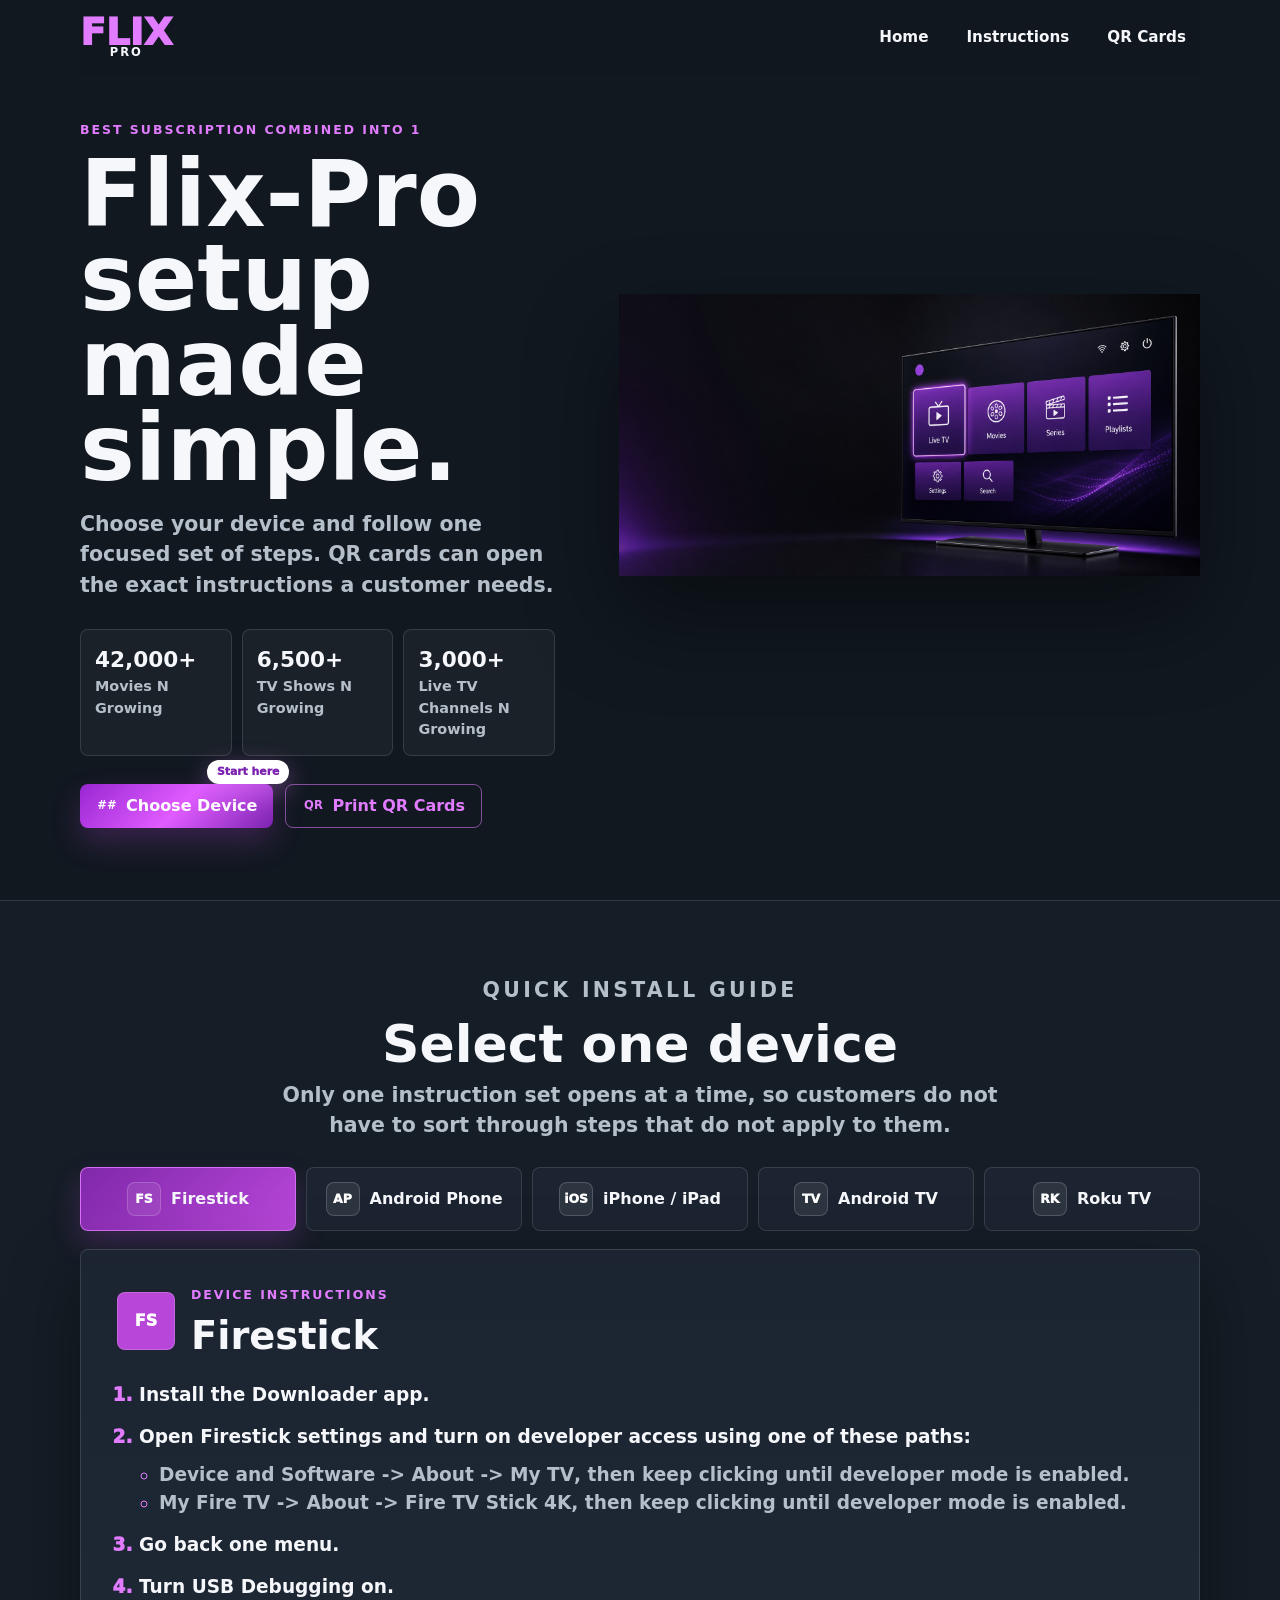
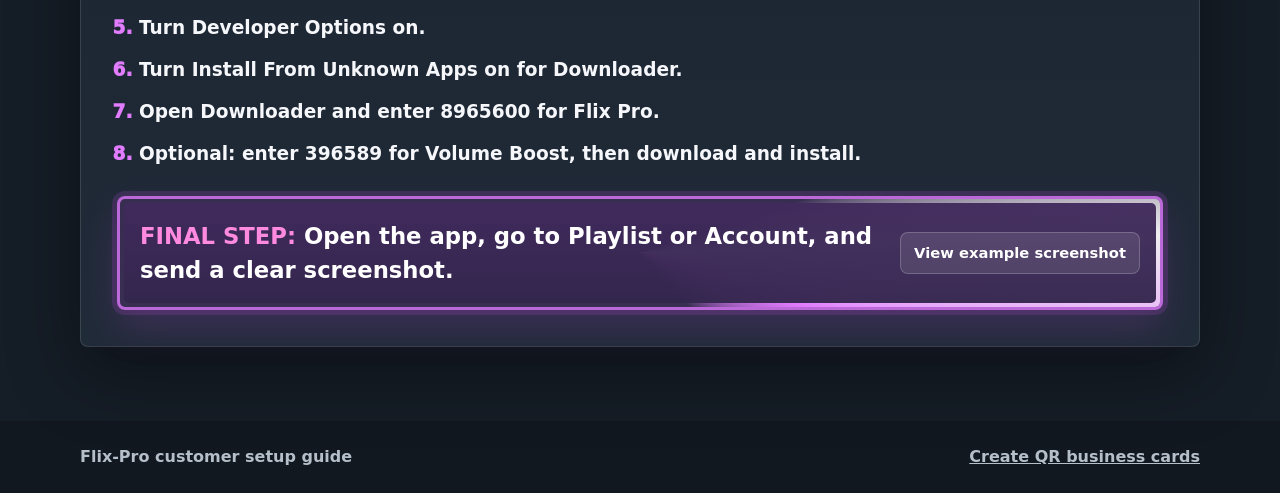
==== index.html @ 902cf102 "Update Flix-Pro content counts" ====
<!doctype html>
<html lang="en">
  <head>
    <meta charset="utf-8">
    <meta name="viewport" content="width=device-width, initial-scale=1">
    <title>Flix-Pro Setup Instructions</title>
    <meta name="description" content="Quick setup instructions for Flix-Pro on Firestick, Android Phone, iOS, Android TV, and Roku TV.">
    <link rel="stylesheet" href="styles.css?v=5">
  </head>
  <body>
    <header class="site-header">
      <a class="brand" href="#home" aria-label="Flix-Pro home">
        <span class="brand-mark">FLIX</span>
        <span class="brand-sub">PRO</span>
      </a>
      <nav class="top-nav" aria-label="Main navigation">
        <a href="#home">Home</a>
        <a href="#devices">Instructions</a>
        <a href="cards.html">QR Cards</a>
      </nav>
    </header>

    <main>
      <section class="hero" id="home" aria-labelledby="hero-title">
        <div class="hero-copy">
          <p class="eyebrow">Best subscription combined into 1</p>
          <h1 id="hero-title">Flix-Pro setup made simple.</h1>
          <p class="hero-text">
            Choose your device and follow one focused set of steps. QR cards can
            open the exact instructions a customer needs.
          </p>
          <div class="stats" aria-label="Flix-Pro content highlights">
            <span><strong>42,000+</strong> Movies N Growing</span>
            <span><strong>6,500+</strong> TV Shows N Growing</span>
            <span><strong>3,000+</strong> Live TV Channels N Growing</span>
          </div>
          <div class="hero-actions">
            <a class="button primary attention-pulse" href="#devices" data-icon="grid">
              <span class="button-spark" aria-hidden="true"></span>
              <span class="button-text">Choose Device</span>
              <span class="button-badge" aria-hidden="true">Start here</span>
            </a>
            <a class="button ghost" href="cards.html" data-icon="qr">Print QR Cards</a>
          </div>
        </div>
        <div class="hero-media" aria-hidden="true">
          <img src="assets/flix-pro-hero.png" alt="">
        </div>
      </section>

      <section class="device-section" id="devices" aria-labelledby="device-title">
        <div class="section-heading">
          <p class="eyebrow">Quick install guide</p>
          <h2 id="device-title">Select one device</h2>
          <p>Only one instruction set opens at a time, so customers do not have to sort through steps that do not apply to them.</p>
        </div>

        <div class="device-picker" role="tablist" aria-label="Device instructions">
          <button class="device-tab" type="button" role="tab" aria-controls="panel-firestick" data-device="firestick">
            <span class="device-icon">FS</span>
            <span>Firestick</span>
          </button>
          <button class="device-tab" type="button" role="tab" aria-controls="panel-android-phone" data-device="android-phone">
            <span class="device-icon">AP</span>
            <span>Android Phone</span>
          </button>
          <button class="device-tab" type="button" role="tab" aria-controls="panel-ios" data-device="ios">
            <span class="device-icon">iOS</span>
            <span>iPhone / iPad</span>
          </button>
          <button class="device-tab" type="button" role="tab" aria-controls="panel-android-tv" data-device="android-tv">
            <span class="device-icon">TV</span>
            <span>Android TV</span>
          </button>
          <button class="device-tab" type="button" role="tab" aria-controls="panel-roku-tv" data-device="roku-tv">
            <span class="device-icon">RK</span>
            <span>Roku TV</span>
          </button>
        </div>

        <div class="instruction-shell">
          <span class="device-anchor" id="firestick" aria-hidden="true"></span>
          <span class="device-anchor" id="android-phone" aria-hidden="true"></span>
          <span class="device-anchor" id="ios" aria-hidden="true"></span>
          <span class="device-anchor" id="android-tv" aria-hidden="true"></span>
          <span class="device-anchor" id="roku-tv" aria-hidden="true"></span>
          <article class="instruction-panel" id="panel-firestick" data-panel="firestick" tabindex="-1">
            <div class="panel-title">
              <span class="device-icon large">FS</span>
              <div>
                <p class="eyebrow">Device instructions</p>
                <h3>Firestick</h3>
              </div>
            </div>
            <ol class="steps">
              <li>Install the <strong>Downloader</strong> app.</li>
              <li>Open Firestick settings and turn on developer access using one of these paths:
                <ul>
                  <li><strong>Device and Software</strong> -> <strong>About</strong> -> <strong>My TV</strong>, then keep clicking until developer mode is enabled.</li>
                  <li><strong>My Fire TV</strong> -> <strong>About</strong> -> <strong>Fire TV Stick 4K</strong>, then keep clicking until developer mode is enabled.</li>
                </ul>
              </li>
              <li>Go back one menu.</li>
              <li>Turn <strong>USB Debugging</strong> on.</li>
              <li>Turn <strong>Developer Options</strong> on.</li>
              <li>Turn <strong>Install From Unknown Apps</strong> on for Downloader.</li>
              <li>Open Downloader and enter <strong>8965600</strong> for Flix Pro.</li>
              <li>Optional: enter <strong>396589</strong> for Volume Boost, then download and install.</li>
            </ol>
            <div class="finish-box">
              <span class="finish-copy"><strong>Final step:</strong> Open the app, go to <strong>Playlist</strong> or <strong>Account</strong>, and send a clear screenshot.</span>
              <button class="example-trigger" type="button" data-example-open>View example screenshot</button>
            </div>
          </article>

          <article class="instruction-panel" id="panel-android-phone" data-panel="android-phone" tabindex="-1">
            <div class="panel-title">
              <span class="device-icon large">AP</span>
              <div>
                <p class="eyebrow">Device instructions</p>
                <h3>Android Phone</h3>
              </div>
            </div>
            <ol class="steps">
              <li>Take your time and watch for popups.</li>
              <li>
                Tap the download button below, then download, install, and open the app.
                <a class="inline-button" href="https://drive.google.com/file/d/1PmRqtdJqN4whYGSxc_UsHk0JMDPkj9WY/view?usp=drive_link" target="_blank" rel="noopener">Download Android App</a>
              </li>
            </ol>
            <div class="finish-box">
              <span class="finish-copy"><strong>Final step:</strong> Open the app, go to <strong>Playlist</strong> or <strong>Account</strong>, and send a clear screenshot.</span>
              <button class="example-trigger" type="button" data-example-open>View example screenshot</button>
            </div>
          </article>

          <article class="instruction-panel" id="panel-ios" data-panel="ios" tabindex="-1">
            <div class="panel-title">
              <span class="device-icon large">iOS</span>
              <div>
                <p class="eyebrow">Device instructions</p>
                <h3>iPhone / iPad</h3>
              </div>
            </div>
            <ol class="steps">
              <li>
                Click and install Flix Pro Player from the App Store.
                <a class="inline-button" href="https://apps.apple.com/us/app/flix-pro-player/id6736839397" target="_blank" rel="noopener">Open App Store</a>
              </li>
              <li>Open the app after it installs.</li>
              <li>Follow the instructions on the screen.</li>
            </ol>
            <div class="finish-box">
              <span class="finish-copy"><strong>Final step:</strong> Open the app, go to <strong>Playlist</strong> or <strong>Account</strong>, and send a clear screenshot.</span>
              <button class="example-trigger" type="button" data-example-open>View example screenshot</button>
            </div>
          </article>

          <article class="instruction-panel" id="panel-android-tv" data-panel="android-tv" tabindex="-1">
            <div class="panel-title">
              <span class="device-icon large">TV</span>
              <div>
                <p class="eyebrow">Device instructions</p>
                <h3>Android TV</h3>
              </div>
            </div>
            <ol class="steps">
              <li>Go to <strong>Apps</strong>.</li>
              <li>Search for <strong>Flix Pro</strong>.</li>
              <li>Install the app.</li>
              <li>Open the app.</li>
            </ol>
            <div class="finish-box">
              <span class="finish-copy"><strong>Final step:</strong> Open the app, go to <strong>Playlist</strong> or <strong>Account</strong>, and send a clear screenshot.</span>
              <button class="example-trigger" type="button" data-example-open>View example screenshot</button>
            </div>
          </article>

          <article class="instruction-panel" id="panel-roku-tv" data-panel="roku-tv" tabindex="-1">
            <div class="panel-title">
              <span class="device-icon large">RK</span>
              <div>
                <p class="eyebrow">Device instructions</p>
                <h3>Roku TV</h3>
              </div>
            </div>
            <ol class="steps">
              <li>Press <strong>Home</strong> on the Roku remote.</li>
              <li>Go to <strong>Search</strong>.</li>
              <li>Type <strong>Flix Pro</strong>.</li>
              <li>Install the app.</li>
              <li>Open the app.</li>
            </ol>
            <div class="finish-box">
              <span class="finish-copy"><strong>Final step:</strong> Open the app, go to <strong>Playlist</strong> or <strong>Account</strong>, and send a clear screenshot.</span>
              <button class="example-trigger" type="button" data-example-open>View example screenshot</button>
            </div>
          </article>
        </div>
      </section>

      <dialog class="example-modal" data-example-modal aria-labelledby="example-title">
        <div class="modal-card">
          <button class="modal-close" type="button" data-example-close aria-label="Close example">X</button>
          <p class="eyebrow">Screenshot example</p>
          <h2 id="example-title">Send a clear Playlist or Account screen</h2>
          <div class="screenshot-sample" aria-label="Example of a clear Flix Pro playlist screenshot">
            <div class="sample-left">
              <div class="sample-header">
                <span aria-hidden="true">&lt;</span>
                <strong>Playlists</strong>
                <span aria-hidden="true">C</span>
              </div>
              <div class="playlist-card">
                <span class="status-dot"></span>
                <strong>Demo</strong>
                <span>Protected</span>
                <span>Expired: Unlimited</span>
              </div>
              <p class="sample-footer">Flix Pro Player is the Best General Media Player</p>
            </div>
            <div class="sample-right">
              <div class="sample-qr" aria-hidden="true"></div>
              <strong>Scan QR to add playlist.</strong>
              <p>To add/manage the playlists, use following values on website:</p>
              <span>Mac Address</span>
              <mark>95:dd:8c:24:86:40</mark>
              <span>Device Key</span>
              <mark>326203</mark>
            </div>
          </div>
          <p class="modal-note">Make sure the screenshot is clear enough to read the Playlist or Account details.</p>
        </div>
      </dialog>
    </main>

    <footer class="site-footer">
      <p>Flix-Pro customer setup guide</p>
      <a href="cards.html">Create QR business cards</a>
    </footer>

    <script src="script.js?v=5"></script>
  </body>
</html>
---- styles.css ----
:root {
  --bg: #111820;
  --bg-2: #151d26;
  --panel: #1b2430;
  --panel-2: #202b38;
  --text: #f6f7fb;
  --muted: #b5bfca;
  --line: rgba(255, 255, 255, 0.12);
  --purple: #b847d9;
  --purple-2: #8028aa;
  --purple-3: #e17cff;
  --green: #48e1a8;
  --shadow: 0 24px 70px rgba(0, 0, 0, 0.38);
}

* {
  box-sizing: border-box;
}

html {
  scroll-behavior: smooth;
}

body {
  margin: 0;
  min-height: 100vh;
  background: var(--bg);
  color: var(--text);
  font-family: Inter, ui-sans-serif, system-ui, -apple-system, BlinkMacSystemFont, "Segoe UI", sans-serif;
  line-height: 1.5;
}

.sr-only {
  position: absolute;
  width: 1px;
  height: 1px;
  overflow: hidden;
  clip: rect(0, 0, 0, 0);
  white-space: nowrap;
}

a {
  color: inherit;
}

.site-header {
  position: sticky;
  top: 0;
  z-index: 20;
  display: flex;
  align-items: center;
  justify-content: space-between;
  gap: 24px;
  width: min(1120px, calc(100% - 32px));
  margin: 0 auto;
  padding: 16px 0;
  background: rgba(17, 24, 32, 0.86);
  backdrop-filter: blur(16px);
}

.brand {
  display: inline-grid;
  gap: 0;
  text-decoration: none;
  line-height: 0.82;
}

.brand-mark {
  color: var(--purple-3);
  font-size: clamp(1.7rem, 4vw, 2.35rem);
  font-weight: 950;
  letter-spacing: 0;
}

.brand-sub {
  color: var(--text);
  font-size: 0.72rem;
  font-weight: 900;
  letter-spacing: 0.18em;
  text-align: center;
}

.top-nav {
  display: flex;
  align-items: center;
  gap: 10px;
  font-size: 0.95rem;
  font-weight: 800;
}

.top-nav a {
  border-radius: 8px;
  padding: 10px 14px;
  text-decoration: none;
  color: var(--text);
}

.top-nav a:hover,
.top-nav a:focus-visible {
  background: rgba(255, 255, 255, 0.08);
  outline: none;
}

.hero {
  display: grid;
  grid-template-columns: minmax(0, 0.9fr) minmax(360px, 1.1fr);
  align-items: center;
  gap: clamp(24px, 5vw, 64px);
  width: min(1120px, calc(100% - 32px));
  min-height: calc(100vh - 80px);
  margin: 0 auto;
  padding: 46px 0 72px;
}

.hero-copy {
  max-width: 590px;
}

.eyebrow {
  margin: 0 0 12px;
  color: var(--purple-3);
  font-size: 0.78rem;
  font-weight: 900;
  letter-spacing: 0.16em;
  text-transform: uppercase;
}

h1,
h2,
h3,
p {
  margin-top: 0;
}

h1 {
  margin-bottom: 18px;
  font-size: clamp(3rem, 7.2vw, 5.9rem);
  line-height: 0.92;
  letter-spacing: 0;
}

h2 {
  margin-bottom: 10px;
  font-size: clamp(2rem, 4.5vw, 3.25rem);
  line-height: 1;
}

h3 {
  margin-bottom: 0;
  font-size: clamp(1.75rem, 3vw, 2.55rem);
  line-height: 1;
}

.hero-text,
.section-heading p {
  color: var(--muted);
  font-size: clamp(1.06rem, 2vw, 1.28rem);
  font-weight: 650;
}

.stats {
  display: grid;
  grid-template-columns: repeat(3, minmax(0, 1fr));
  gap: 10px;
  margin: 28px 0;
}

.stats span {
  min-width: 0;
  border: 1px solid var(--line);
  border-radius: 8px;
  padding: 14px;
  background: rgba(255, 255, 255, 0.04);
  color: var(--muted);
  font-size: 0.9rem;
  font-weight: 750;
}

.stats strong {
  display: block;
  color: var(--text);
  font-size: 1.35rem;
}

.hero-actions {
  display: flex;
  flex-wrap: wrap;
  gap: 12px;
}

.button,
.inline-button {
  display: inline-flex;
  align-items: center;
  justify-content: center;
  min-height: 44px;
  border-radius: 8px;
  padding: 0 16px;
  text-decoration: none;
  font-weight: 900;
}

.button::before,
.inline-button::before {
  display: inline-grid;
  place-items: center;
  width: 22px;
  height: 22px;
  margin-right: 8px;
  border-radius: 6px;
  font-size: 0.72rem;
  line-height: 1;
}

[data-icon="grid"]::before {
  content: "##";
}

[data-icon="qr"]::before {
  content: "QR";
}

.primary {
  background: var(--purple);
  color: #fff;
}

.attention-pulse {
  position: relative;
  overflow: visible;
  isolation: isolate;
  transform-origin: center;
  background: linear-gradient(135deg, #9a27d3, #e05cff 52%, #7c24b1);
  animation: choose-device-pop 1.35s ease-in-out infinite, choose-device-glow 1.35s ease-in-out infinite;
  box-shadow: 0 0 0 0 rgba(225, 124, 255, 0.62), 0 14px 30px rgba(184, 71, 217, 0.24);
  will-change: transform, box-shadow;
}

.attention-pulse::after {
  content: "";
  position: absolute;
  inset: -12px;
  z-index: -2;
  border: 3px solid rgba(225, 124, 255, 0.92);
  border-radius: 14px;
  opacity: 0;
  pointer-events: none;
  animation: choose-device-ring 1.35s ease-out infinite;
}

.button-spark {
  content: "";
  position: absolute;
  inset: 0;
  z-index: -1;
  border-radius: 8px;
  overflow: hidden;
  pointer-events: none;
}

.button-spark::before {
  content: "";
  position: absolute;
  top: -35%;
  bottom: -35%;
  left: -75%;
  width: 48%;
  background: linear-gradient(115deg, transparent 0%, rgba(255, 255, 255, 0.78) 48%, transparent 72%);
  opacity: 0;
  transform: skewX(-18deg);
  animation: choose-device-shine 1.35s ease-in-out infinite;
}

.button-text {
  position: relative;
  z-index: 1;
}

.button-badge {
  position: absolute;
  top: -24px;
  right: -16px;
  z-index: 2;
  display: inline-grid;
  place-items: center;
  min-height: 24px;
  border: 1px solid rgba(255, 255, 255, 0.82);
  border-radius: 999px;
  padding: 0 9px;
  background: #fff;
  color: #7c24b1;
  font-size: 0.68rem;
  font-weight: 950;
  line-height: 1;
  box-shadow: 0 8px 24px rgba(225, 124, 255, 0.42);
  animation: choose-device-badge 1.35s ease-in-out infinite;
}

.ghost {
  border: 1px solid rgba(225, 124, 255, 0.55);
  color: var(--purple-3);
}

.button:hover,
.button:focus-visible,
.inline-button:hover,
.inline-button:focus-visible {
  transform: translateY(-1px);
  outline: none;
}

@keyframes choose-device-pop {
  0%,
  100% {
    transform: translateY(0) scale(1);
  }

  22% {
    transform: translateY(-8px) scale(1.14);
  }

  40% {
    transform: translateY(0) scale(1.04);
  }

  56% {
    transform: translateY(-2px) scale(1.07);
  }

  72% {
    transform: translateY(0) scale(1);
  }
}

@keyframes choose-device-glow {
  0%,
  100% {
    box-shadow: 0 0 0 0 rgba(225, 124, 255, 0.62), 0 14px 30px rgba(184, 71, 217, 0.24);
  }

  25%,
  58% {
    box-shadow: 0 0 0 12px rgba(225, 124, 255, 0.13), 0 0 42px rgba(225, 124, 255, 0.9), 0 22px 46px rgba(184, 71, 217, 0.5);
  }
}

@keyframes choose-device-ring {
  0% {
    opacity: 0.95;
    transform: scale(0.86);
  }

  58% {
    opacity: 0;
    transform: scale(1.44);
  }

  100% {
    opacity: 0;
    transform: scale(1.44);
  }
}

@keyframes choose-device-shine {
  0%,
  22% {
    opacity: 0;
    left: -75%;
  }

  36% {
    opacity: 0.86;
  }

  62% {
    opacity: 0;
    left: 135%;
  }
}

@keyframes choose-device-badge {
  0%,
  100% {
    transform: rotate(3deg) scale(1);
  }

  24% {
    transform: rotate(-4deg) scale(1.12);
  }

  52% {
    transform: rotate(3deg) scale(1.02);
  }
}

.hero-media {
  position: relative;
  min-height: 360px;
}

.hero-media img {
  display: block;
  width: min(760px, 100%);
  max-height: 74vh;
  object-fit: contain;
  filter: drop-shadow(0 40px 46px rgba(0, 0, 0, 0.42));
}

.device-section {
  background: var(--bg-2);
  border-top: 1px solid var(--line);
  padding: 74px 0;
}

.section-heading,
.device-picker,
.instruction-shell {
  width: min(1120px, calc(100% - 32px));
  margin-right: auto;
  margin-left: auto;
}

.section-heading {
  max-width: 760px;
  margin-bottom: 26px;
  text-align: center;
}

.device-picker {
  display: grid;
  grid-template-columns: repeat(5, minmax(0, 1fr));
  gap: 10px;
  margin-bottom: 18px;
}

.device-tab {
  display: flex;
  align-items: center;
  justify-content: center;
  gap: 10px;
  min-height: 64px;
  border: 1px solid var(--line);
  border-radius: 8px;
  background: var(--panel);
  color: var(--text);
  cursor: pointer;
  font: inherit;
  font-weight: 900;
}

.device-tab[aria-selected="true"] {
  border-color: rgba(225, 124, 255, 0.82);
  background: linear-gradient(135deg, var(--purple-2), var(--purple));
  box-shadow: 0 14px 30px rgba(184, 71, 217, 0.24);
}

.device-icon {
  display: inline-grid;
  place-items: center;
  flex: 0 0 auto;
  width: 34px;
  height: 34px;
  border: 1px solid rgba(255, 255, 255, 0.18);
  border-radius: 8px;
  background: rgba(255, 255, 255, 0.08);
  color: #fff;
  font-size: 0.78rem;
  font-weight: 950;
}

.device-icon.large {
  width: 58px;
  height: 58px;
  background: var(--purple);
  font-size: 1rem;
}

.instruction-shell {
  position: relative;
  min-height: 460px;
}

.device-anchor {
  position: absolute;
  top: -92px;
  display: block;
  width: 1px;
  height: 1px;
}

.instruction-panel {
  display: none;
  border: 1px solid var(--line);
  border-radius: 8px;
  padding: clamp(20px, 4vw, 36px);
  background: linear-gradient(180deg, var(--panel), var(--panel-2));
  box-shadow: var(--shadow);
}

.instruction-panel.is-active {
  display: block;
}

.panel-title {
  display: flex;
  align-items: center;
  gap: 16px;
  margin-bottom: 26px;
}

.steps {
  display: grid;
  gap: 14px;
  margin: 0;
  padding-left: 22px;
  color: var(--text);
  font-size: clamp(1rem, 2vw, 1.16rem);
  font-weight: 650;
}

.steps ul {
  margin: 10px 0 0;
  padding-left: 20px;
  color: var(--muted);
}

.steps li::marker {
  color: var(--purple-3);
  font-weight: 950;
}

.inline-button {
  width: fit-content;
  margin-top: 12px;
  background: var(--purple);
  color: #fff;
}

.inline-button::before {
  content: "GO";
  background: rgba(255, 255, 255, 0.14);
}

.finish-box {
  position: relative;
  isolation: isolate;
  overflow: hidden;
  display: grid;
  grid-template-columns: minmax(0, 1fr) auto;
  align-items: center;
  gap: 16px;
  margin-top: 28px;
  border: 3px solid rgba(225, 124, 255, 0.78);
  border-radius: 8px;
  padding: 20px;
  background: rgba(184, 71, 217, 0.16);
  box-shadow: 0 0 0 5px rgba(184, 71, 217, 0.18), 0 18px 38px rgba(184, 71, 217, 0.2);
  color: #fff;
  font-size: clamp(1.18rem, 2.4vw, 1.42rem);
  font-weight: 900;
}

.finish-box::before {
  content: "";
  position: absolute;
  inset: -55%;
  z-index: -2;
  background: conic-gradient(
    from 0deg,
    transparent 0deg,
    transparent 72deg,
    rgba(255, 255, 255, 0.92) 88deg,
    var(--purple-3) 108deg,
    transparent 138deg,
    transparent 360deg
  );
  animation: final-step-orbit 3.2s linear infinite;
}

.finish-box::after {
  content: "";
  position: absolute;
  inset: 4px;
  z-index: -1;
  border-radius: 5px;
  background: linear-gradient(180deg, rgba(65, 42, 93, 0.96), rgba(51, 38, 77, 0.96));
}

.finish-copy {
  min-width: 0;
}

.finish-box strong:first-child {
  color: #ff8adf;
  text-transform: uppercase;
}

.example-trigger {
  min-height: 42px;
  border: 1px solid rgba(255, 255, 255, 0.2);
  border-radius: 8px;
  padding: 0 13px;
  background: rgba(255, 255, 255, 0.1);
  color: #fff;
  cursor: pointer;
  font: inherit;
  font-size: 0.92rem;
  font-weight: 900;
  white-space: nowrap;
}

.example-trigger:hover,
.example-trigger:focus-visible {
  border-color: rgba(255, 255, 255, 0.55);
  background: rgba(255, 255, 255, 0.17);
  outline: none;
}

@keyframes final-step-orbit {
  to {
    transform: rotate(1turn);
  }
}

@media (prefers-reduced-motion: reduce) {
  .attention-pulse,
  .attention-pulse::after,
  .button-spark::before,
  .button-badge,
  .finish-box::before {
    animation: none;
  }
}

.example-modal {
  width: min(940px, calc(100% - 28px));
  border: 1px solid rgba(225, 124, 255, 0.5);
  border-radius: 8px;
  padding: 0;
  background: transparent;
  color: var(--text);
}

.example-modal::backdrop {
  background: rgba(4, 6, 12, 0.78);
  backdrop-filter: blur(10px);
}

.modal-card {
  position: relative;
  padding: clamp(18px, 4vw, 30px);
  background: linear-gradient(180deg, var(--panel), #111820);
  box-shadow: var(--shadow);
}

.modal-card h2 {
  max-width: 680px;
  margin-bottom: 20px;
  font-size: clamp(1.75rem, 4vw, 2.8rem);
}

.modal-close {
  position: absolute;
  top: 16px;
  right: 16px;
  display: inline-grid;
  place-items: center;
  width: 38px;
  height: 38px;
  border: 1px solid var(--line);
  border-radius: 8px;
  background: rgba(255, 255, 255, 0.08);
  color: #fff;
  cursor: pointer;
  font: inherit;
  font-weight: 950;
}

.modal-close:hover,
.modal-close:focus-visible {
  border-color: rgba(225, 124, 255, 0.7);
  outline: none;
}

.screenshot-sample {
  display: grid;
  grid-template-columns: minmax(0, 1.35fr) minmax(240px, 0.75fr);
  overflow: hidden;
  border: 1px solid rgba(255, 255, 255, 0.18);
  border-radius: 8px;
  background: #03000c;
  min-height: 330px;
}

.sample-left,
.sample-right {
  padding: clamp(16px, 3vw, 24px);
}

.sample-left {
  position: relative;
  display: flex;
  flex-direction: column;
  border-right: 2px solid rgba(255, 255, 255, 0.5);
}

.sample-header {
  display: flex;
  align-items: center;
  justify-content: space-between;
  color: #fff;
  font-size: 1.2rem;
  font-weight: 900;
}

.sample-header strong {
  margin-right: auto;
  margin-left: 12px;
}

.playlist-card {
  position: relative;
  display: grid;
  width: min(240px, 100%);
  margin-top: 26px;
  border: 3px solid #d8d400;
  border-radius: 4px;
  padding: 12px;
  color: #eeeaf8;
  font-size: 0.98rem;
  font-weight: 800;
}

.status-dot {
  position: absolute;
  top: 12px;
  right: 12px;
  width: 12px;
  height: 12px;
  border-radius: 999px;
  background: #13ff00;
  box-shadow: 0 0 12px rgba(19, 255, 0, 0.82);
}

.sample-footer {
  margin-top: auto;
  margin-bottom: 0;
  color: rgba(255, 255, 255, 0.82);
  text-align: center;
  font-size: 0.78rem;
  font-weight: 900;
}

.sample-right {
  display: grid;
  justify-items: center;
  align-content: start;
  gap: 8px;
  color: #fff;
  text-align: center;
  font-weight: 800;
}

.sample-right strong,
.sample-right mark {
  color: #e1d600;
}

.sample-right p {
  margin: 4px 0;
  color: rgba(255, 255, 255, 0.86);
  font-size: 0.92rem;
}

.sample-right mark {
  background: transparent;
  font-weight: 950;
}

.sample-qr {
  width: 104px;
  height: 104px;
  border: 8px solid #fff;
  background:
    linear-gradient(90deg, #000 12px, transparent 12px 22px, #000 22px 34px, transparent 34px 46px, #000 46px 60px, transparent 60px 72px, #000 72px 84px, transparent 84px),
    linear-gradient(#000 10px, transparent 10px 20px, #000 20px 32px, transparent 32px 44px, #000 44px 56px, transparent 56px 70px, #000 70px 82px, transparent 82px),
    #fff;
  background-blend-mode: multiply;
}

.modal-note {
  margin: 16px 0 0;
  color: var(--muted);
  font-weight: 800;
}

.site-footer {
  display: flex;
  align-items: center;
  justify-content: space-between;
  gap: 16px;
  width: min(1120px, calc(100% - 32px));
  margin: 0 auto;
  padding: 24px 0;
  color: var(--muted);
  font-weight: 750;
}

.site-footer p {
  margin: 0;
}

.cards-page {
  background: #eef1f6;
  color: #14202c;
}

.cards-page .site-header {
  color: var(--text);
}

.card-builder {
  width: min(1120px, calc(100% - 32px));
  margin: 0 auto;
  padding: 48px 0 64px;
}

.card-builder h1 {
  color: #14202c;
  font-size: clamp(2.4rem, 6vw, 4.7rem);
}

.builder-controls {
  display: grid;
  grid-template-columns: 1fr auto;
  gap: 12px;
  margin: 22px 0 28px;
}

.builder-controls input {
  width: 100%;
  min-height: 48px;
  border: 1px solid #cad2dd;
  border-radius: 8px;
  padding: 0 14px;
  color: #14202c;
  font: inherit;
  font-weight: 700;
}

.builder-controls button {
  min-height: 48px;
  border: 0;
  border-radius: 8px;
  padding: 0 18px;
  background: var(--purple);
  color: #fff;
  cursor: pointer;
  font: inherit;
  font-weight: 900;
}

.print-sheet {
  display: grid;
  grid-template-columns: repeat(2, 3.5in);
  gap: 0.22in;
  align-items: start;
}

.business-card {
  display: grid;
  grid-template-columns: 1fr 1.04in;
  gap: 0.15in;
  width: 3.5in;
  height: 2in;
  overflow: hidden;
  border-radius: 8px;
  padding: 0.18in;
  background: #111820;
  color: #fff;
  box-shadow: 0 12px 30px rgba(20, 32, 44, 0.2);
}

.card-copy {
  display: flex;
  min-width: 0;
  flex-direction: column;
  justify-content: space-between;
}

.card-logo {
  color: var(--purple-3);
  font-size: 0.33in;
  font-weight: 950;
  line-height: 0.9;
}

.card-device {
  font-size: 0.2in;
  font-weight: 950;
}

.card-note {
  margin: 0;
  color: var(--muted);
  font-size: 0.09in;
  font-weight: 750;
}

.qr-wrap {
  display: grid;
  place-items: center;
  align-self: center;
  width: 1.04in;
  height: 1.04in;
  border-radius: 8px;
  background: #fff;
}

.qr-wrap img {
  width: 0.92in;
  height: 0.92in;
}

.card-url {
  overflow-wrap: anywhere;
  color: #dce2ea;
  font-size: 0.07in;
  font-weight: 700;
}

@media (max-width: 920px) {
  .hero {
    grid-template-columns: 1fr;
    min-height: auto;
    padding-top: 34px;
  }

  .hero-media {
    min-height: 0;
  }

  .stats,
  .device-picker {
    grid-template-columns: 1fr;
  }

  .device-tab {
    justify-content: flex-start;
    padding: 0 14px;
  }
}

@media (max-width: 640px) {
  .site-header,
  .site-footer {
    align-items: flex-start;
    flex-direction: column;
  }

  .top-nav {
    width: 100%;
    justify-content: space-between;
  }

  .top-nav a {
    padding: 8px;
  }

  .builder-controls {
    grid-template-columns: 1fr;
  }

  .finish-box {
    grid-template-columns: 1fr;
  }

  .example-trigger {
    width: 100%;
    white-space: normal;
  }

  .screenshot-sample {
    grid-template-columns: 1fr;
  }

  .sample-left {
    min-height: 250px;
    border-right: 0;
    border-bottom: 2px solid rgba(255, 255, 255, 0.5);
  }

  .print-sheet {
    grid-template-columns: 1fr;
  }
}

@media print {
  @page {
    margin: 0.35in;
  }

  .cards-page {
    background: #fff;
  }

  .cards-page .site-header,
  .card-builder > p,
  .builder-controls {
    display: none;
  }

  .card-builder {
    width: auto;
    padding: 0;
  }

  .print-sheet {
    grid-template-columns: repeat(2, 3.5in);
    gap: 0.15in;
  }

  .business-card {
    box-shadow: none;
    break-inside: avoid;
  }
}
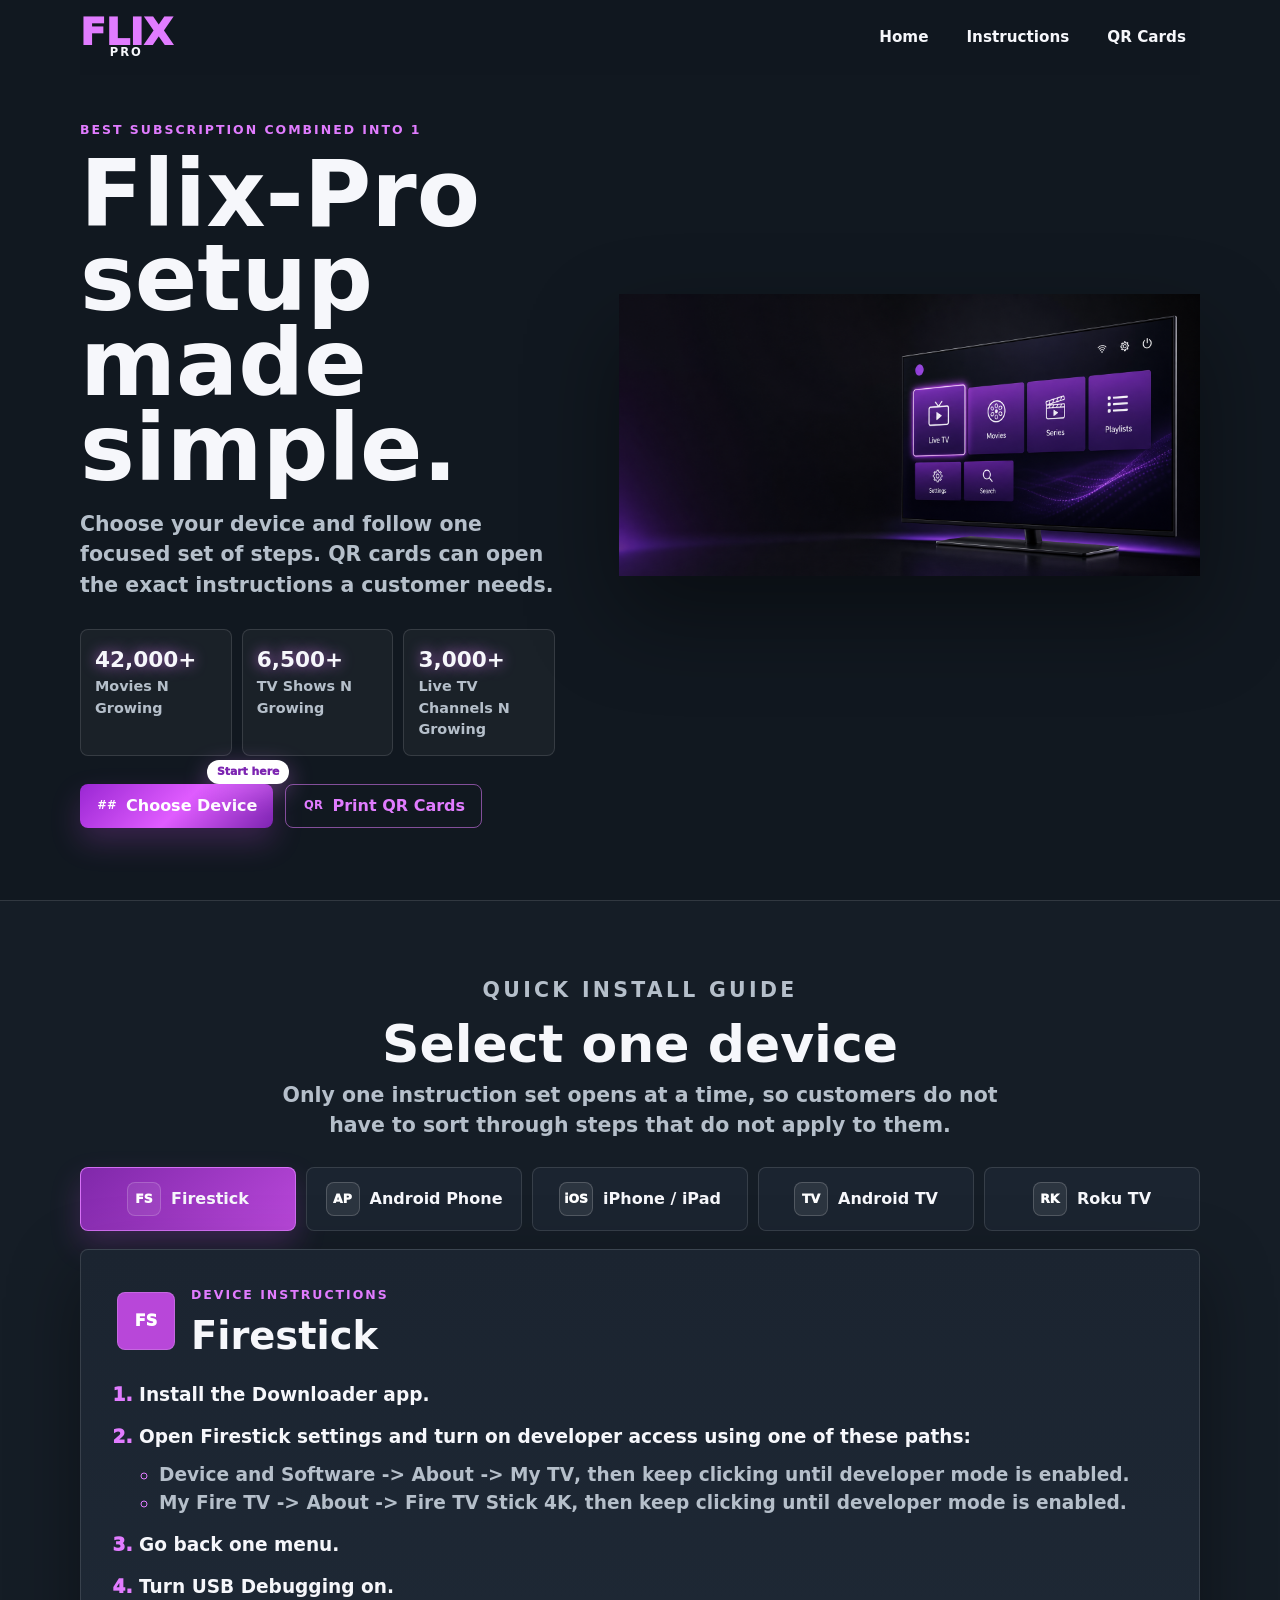
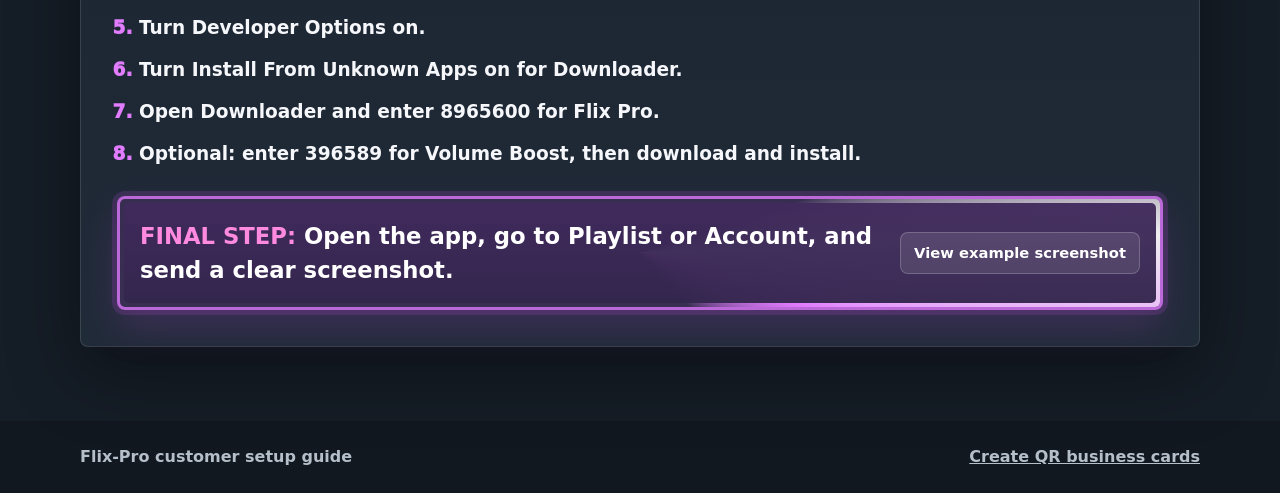
==== commit 48f4466b: "Animate stats and final step glow" ====
--- a/index.html
+++ b/index.html
@@ -5,7 +5,7 @@
     <meta name="viewport" content="width=device-width, initial-scale=1">
     <title>Flix-Pro Setup Instructions</title>
     <meta name="description" content="Quick setup instructions for Flix-Pro on Firestick, Android Phone, iOS, Android TV, and Roku TV.">
-    <link rel="stylesheet" href="styles.css?v=5">
+    <link rel="stylesheet" href="styles.css?v=6">
   </head>
   <body>
     <header class="site-header">
@@ -30,9 +30,9 @@
             open the exact instructions a customer needs.
           </p>
           <div class="stats" aria-label="Flix-Pro content highlights">
-            <span><strong>42,000+</strong> Movies N Growing</span>
-            <span><strong>6,500+</strong> TV Shows N Growing</span>
-            <span><strong>3,000+</strong> Live TV Channels N Growing</span>
+            <span><strong class="stat-pop">42,000+</strong> Movies N Growing</span>
+            <span><strong class="stat-pop">6,500+</strong> TV Shows N Growing</span>
+            <span><strong class="stat-pop">3,000+</strong> Live TV Channels N Growing</span>
           </div>
           <div class="hero-actions">
             <a class="button primary attention-pulse" href="#devices" data-icon="grid">
@@ -239,6 +239,6 @@
       <a href="cards.html">Create QR business cards</a>
     </footer>
 
-    <script src="script.js?v=5"></script>
+    <script src="script.js?v=6"></script>
   </body>
 </html>
--- a/styles.css
+++ b/styles.css
@@ -166,6 +166,8 @@
 }
 
 .stats span {
+  position: relative;
+  overflow: hidden;
   min-width: 0;
   border: 1px solid var(--line);
   border-radius: 8px;
@@ -176,10 +178,86 @@
   font-weight: 750;
 }
 
+.stats span::after {
+  content: "";
+  position: absolute;
+  inset: 0;
+  background: linear-gradient(110deg, transparent 0%, rgba(225, 124, 255, 0.22) 48%, transparent 68%);
+  opacity: 0;
+  transform: translateX(-120%);
+  animation: stat-card-shine 3.2s ease-in-out infinite;
+  pointer-events: none;
+}
+
+.stats span:nth-child(2)::after {
+  animation-delay: 0.35s;
+}
+
+.stats span:nth-child(3)::after {
+  animation-delay: 0.7s;
+}
+
 .stats strong {
   display: block;
   color: var(--text);
   font-size: 1.35rem;
+}
+
+.stat-pop {
+  width: fit-content;
+  color: #fff;
+  text-shadow: 0 0 14px rgba(225, 124, 255, 0.72);
+  animation: stat-number-pop 2.15s ease-in-out infinite;
+  transform-origin: left center;
+}
+
+.stats span:nth-child(2) .stat-pop {
+  animation-delay: 0.2s;
+}
+
+.stats span:nth-child(3) .stat-pop {
+  animation-delay: 0.4s;
+}
+
+@keyframes stat-number-pop {
+  0%,
+  100% {
+    transform: scale(1);
+    color: #fff;
+    text-shadow: 0 0 10px rgba(225, 124, 255, 0.48);
+  }
+
+  24% {
+    transform: scale(1.18);
+    color: var(--purple-3);
+    text-shadow: 0 0 18px rgba(225, 124, 255, 0.96), 0 0 34px rgba(184, 71, 217, 0.62);
+  }
+
+  42% {
+    transform: scale(1.04);
+  }
+}
+
+@keyframes stat-card-shine {
+  0%,
+  38% {
+    opacity: 0;
+    transform: translateX(-120%);
+  }
+
+  52% {
+    opacity: 1;
+  }
+
+  72% {
+    opacity: 0;
+    transform: translateX(120%);
+  }
+
+  100% {
+    opacity: 0;
+    transform: translateX(120%);
+  }
 }
 
 .hero-actions {
@@ -558,6 +636,7 @@
   color: #fff;
   font-size: clamp(1.18rem, 2.4vw, 1.42rem);
   font-weight: 900;
+  animation: finish-box-pulse 1.85s ease-in-out infinite;
 }
 
 .finish-box::before {
@@ -622,11 +701,27 @@
   }
 }
 
+@keyframes finish-box-pulse {
+  0%,
+  100% {
+    border-color: rgba(225, 124, 255, 0.78);
+    box-shadow: 0 0 0 5px rgba(184, 71, 217, 0.18), 0 18px 38px rgba(184, 71, 217, 0.2);
+  }
+
+  50% {
+    border-color: #fff;
+    box-shadow: 0 0 0 8px rgba(225, 124, 255, 0.2), 0 0 34px rgba(225, 124, 255, 0.88), 0 18px 42px rgba(184, 71, 217, 0.38);
+  }
+}
+
 @media (prefers-reduced-motion: reduce) {
   .attention-pulse,
   .attention-pulse::after,
   .button-spark::before,
   .button-badge,
+  .stat-pop,
+  .stats span::after,
+  .finish-box,
   .finish-box::before {
     animation: none;
   }
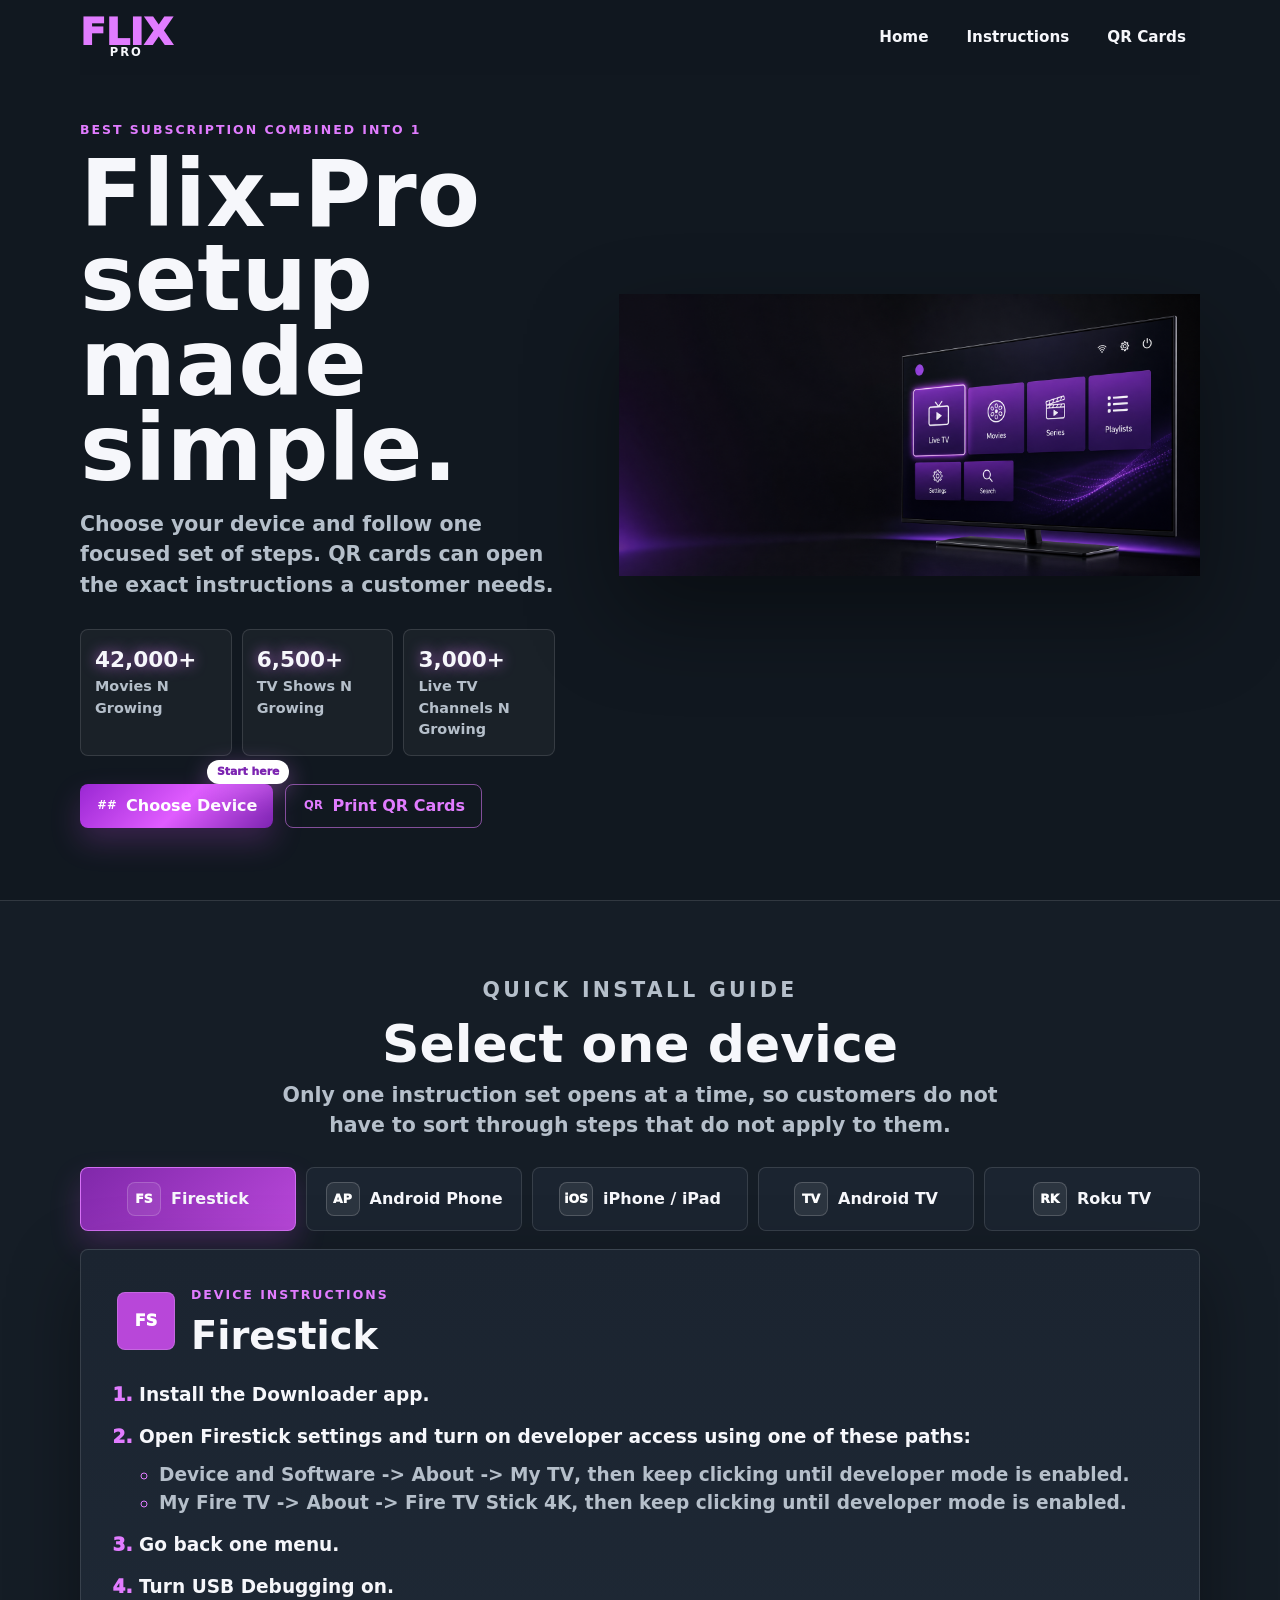
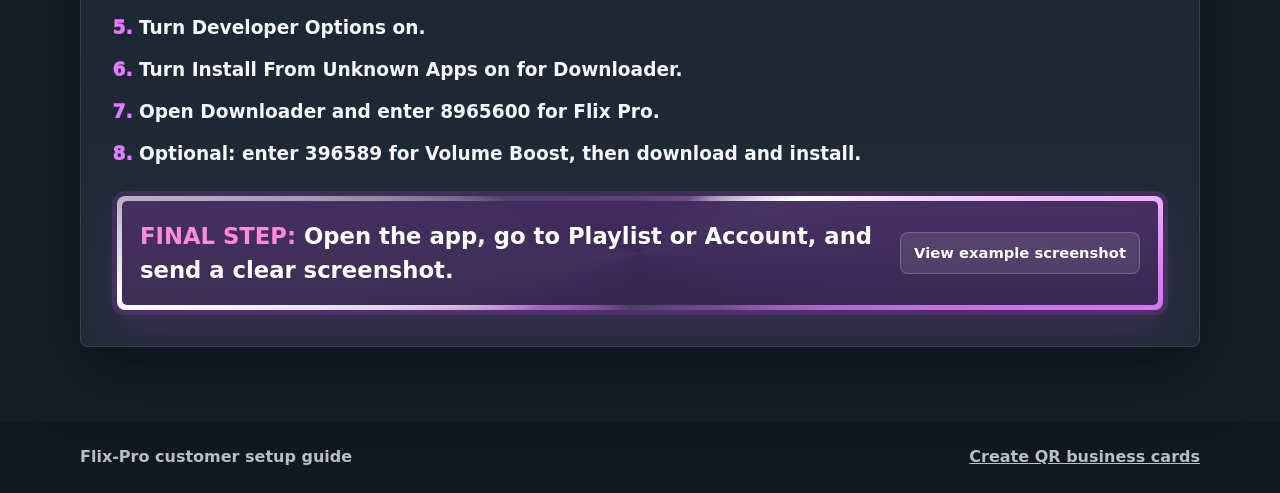
==== commit 425e647e: "Make final step light ring visible" ====
--- a/index.html
+++ b/index.html
@@ -5,7 +5,7 @@
     <meta name="viewport" content="width=device-width, initial-scale=1">
     <title>Flix-Pro Setup Instructions</title>
     <meta name="description" content="Quick setup instructions for Flix-Pro on Firestick, Android Phone, iOS, Android TV, and Roku TV.">
-    <link rel="stylesheet" href="styles.css?v=6">
+    <link rel="stylesheet" href="styles.css?v=7">
   </head>
   <body>
     <header class="site-header">
@@ -239,6 +239,6 @@
       <a href="cards.html">Create QR business cards</a>
     </footer>
 
-    <script src="script.js?v=6"></script>
+    <script src="script.js?v=7"></script>
   </body>
 </html>
--- a/styles.css
+++ b/styles.css
@@ -628,10 +628,10 @@
   align-items: center;
   gap: 16px;
   margin-top: 28px;
-  border: 3px solid rgba(225, 124, 255, 0.78);
-  border-radius: 8px;
-  padding: 20px;
-  background: rgba(184, 71, 217, 0.16);
+  border: 0;
+  border-radius: 8px;
+  padding: 23px;
+  background: transparent;
   box-shadow: 0 0 0 5px rgba(184, 71, 217, 0.18), 0 18px 38px rgba(184, 71, 217, 0.2);
   color: #fff;
   font-size: clamp(1.18rem, 2.4vw, 1.42rem);
@@ -642,30 +642,36 @@
 .finish-box::before {
   content: "";
   position: absolute;
-  inset: -55%;
-  z-index: -2;
+  inset: 0;
+  z-index: 0;
   background: conic-gradient(
     from 0deg,
-    transparent 0deg,
-    transparent 72deg,
-    rgba(255, 255, 255, 0.92) 88deg,
-    var(--purple-3) 108deg,
-    transparent 138deg,
-    transparent 360deg
+    rgba(225, 124, 255, 0.32) 0deg,
+    rgba(225, 124, 255, 0.42) 42deg,
+    #ffffff 72deg,
+    var(--purple-3) 92deg,
+    rgba(225, 124, 255, 0.42) 124deg,
+    rgba(225, 124, 255, 0.24) 190deg,
+    rgba(225, 124, 255, 0.7) 242deg,
+    #ffffff 265deg,
+    rgba(225, 124, 255, 0.28) 292deg,
+    rgba(225, 124, 255, 0.32) 360deg
   );
-  animation: final-step-orbit 3.2s linear infinite;
+  animation: final-step-orbit 2.2s linear infinite;
 }
 
 .finish-box::after {
   content: "";
   position: absolute;
-  inset: 4px;
-  z-index: -1;
+  inset: 5px;
+  z-index: 1;
   border-radius: 5px;
   background: linear-gradient(180deg, rgba(65, 42, 93, 0.96), rgba(51, 38, 77, 0.96));
 }
 
 .finish-copy {
+  position: relative;
+  z-index: 2;
   min-width: 0;
 }
 
@@ -675,6 +681,8 @@
 }
 
 .example-trigger {
+  position: relative;
+  z-index: 2;
   min-height: 42px;
   border: 1px solid rgba(255, 255, 255, 0.2);
   border-radius: 8px;
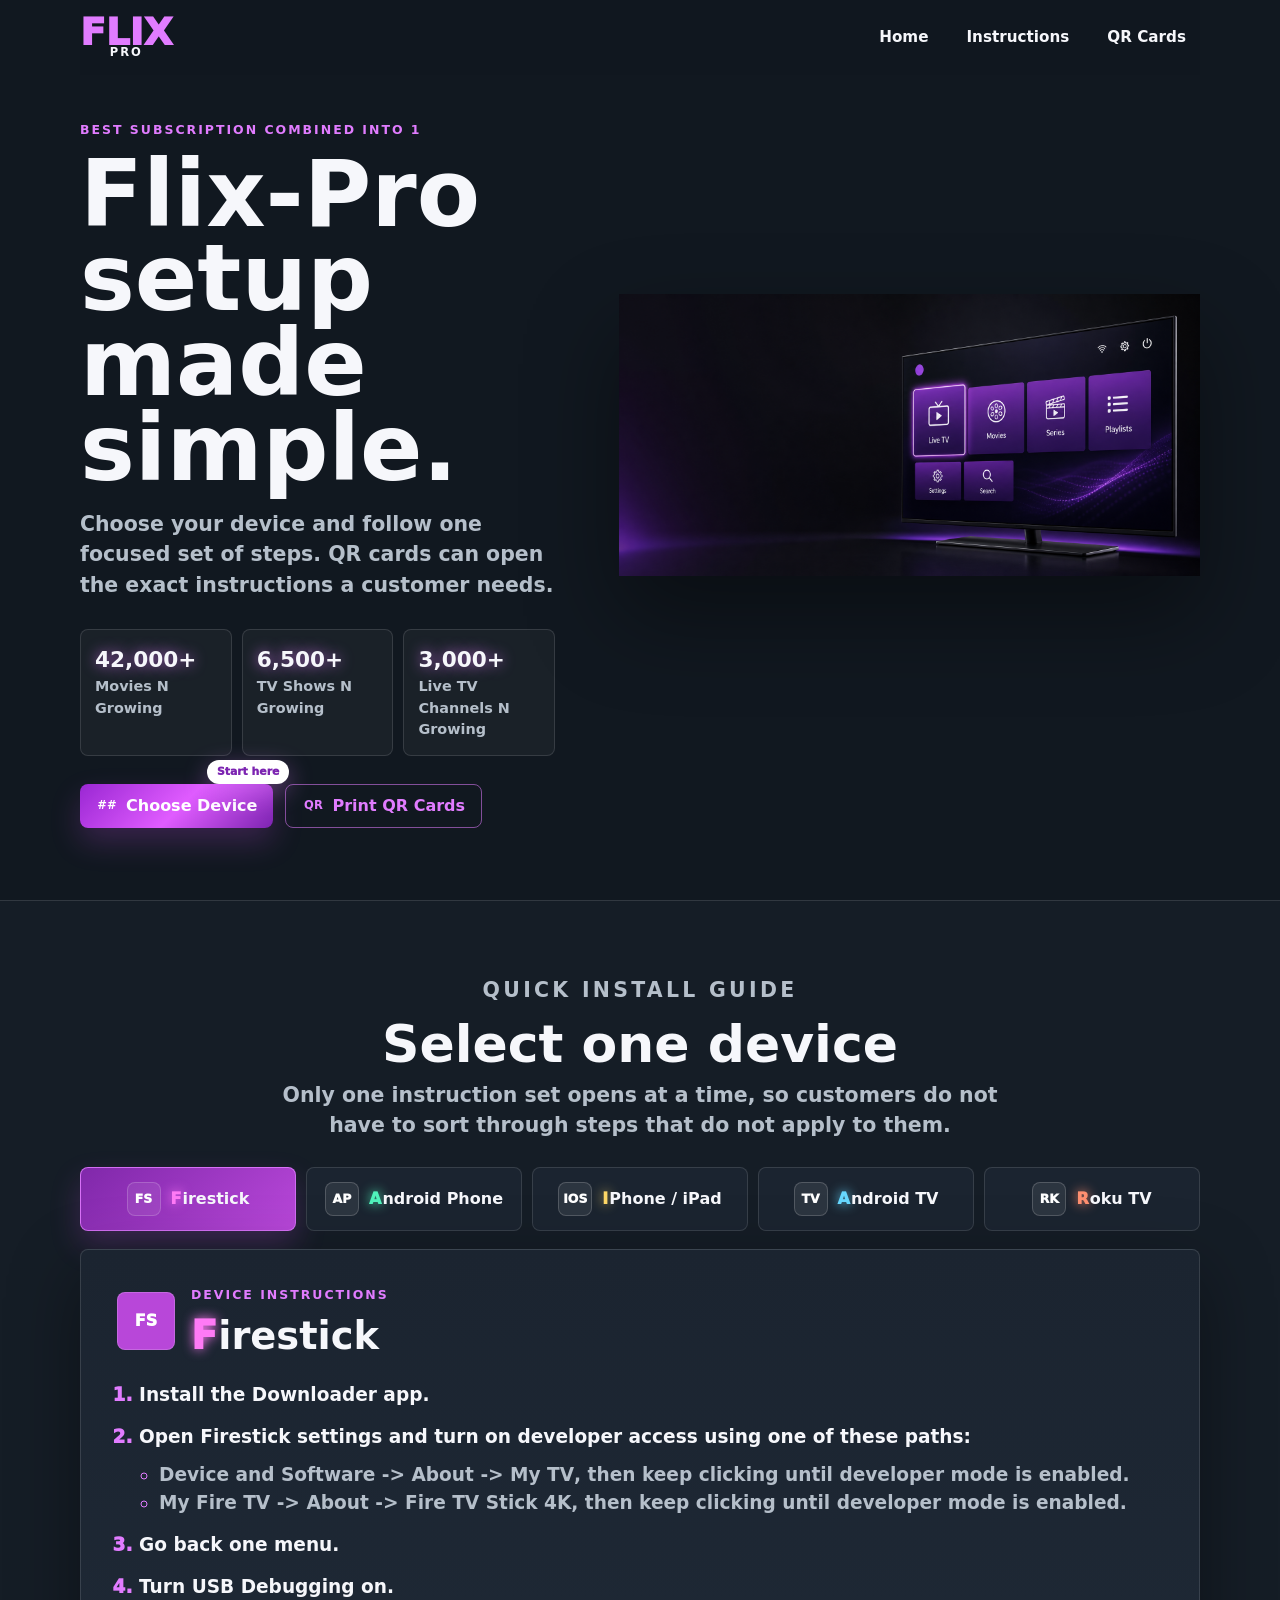
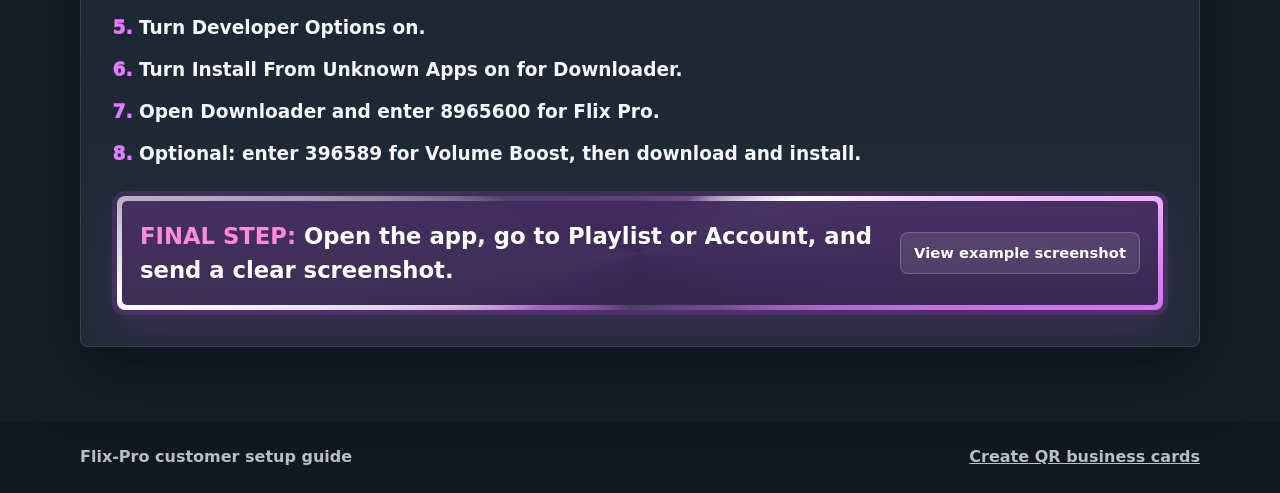
==== commit d977d673: "Animate device name initials" ====
--- a/index.html
+++ b/index.html
@@ -4,8 +4,8 @@
     <meta charset="utf-8">
     <meta name="viewport" content="width=device-width, initial-scale=1">
     <title>Flix-Pro Setup Instructions</title>
-    <meta name="description" content="Quick setup instructions for Flix-Pro on Firestick, Android Phone, iOS, Android TV, and Roku TV.">
-    <link rel="stylesheet" href="styles.css?v=7">
+    <meta name="description" content="Quick setup instructions for Flix-Pro on Firestick, Android Phone, IOS, Android TV, and Roku TV.">
+    <link rel="stylesheet" href="styles.css?v=9">
   </head>
   <body>
     <header class="site-header">
@@ -58,23 +58,23 @@
         <div class="device-picker" role="tablist" aria-label="Device instructions">
           <button class="device-tab" type="button" role="tab" aria-controls="panel-firestick" data-device="firestick">
             <span class="device-icon">FS</span>
-            <span>Firestick</span>
+            <span class="device-name"><span class="hot-letter hot-fire">F</span>irestick</span>
           </button>
           <button class="device-tab" type="button" role="tab" aria-controls="panel-android-phone" data-device="android-phone">
             <span class="device-icon">AP</span>
-            <span>Android Phone</span>
+            <span class="device-name"><span class="hot-letter hot-android">A</span>ndroid Phone</span>
           </button>
           <button class="device-tab" type="button" role="tab" aria-controls="panel-ios" data-device="ios">
-            <span class="device-icon">iOS</span>
-            <span>iPhone / iPad</span>
+            <span class="device-icon">IOS</span>
+            <span class="device-name"><span class="hot-letter hot-ios">I</span>Phone / iPad</span>
           </button>
           <button class="device-tab" type="button" role="tab" aria-controls="panel-android-tv" data-device="android-tv">
             <span class="device-icon">TV</span>
-            <span>Android TV</span>
+            <span class="device-name"><span class="hot-letter hot-tv">A</span>ndroid TV</span>
           </button>
           <button class="device-tab" type="button" role="tab" aria-controls="panel-roku-tv" data-device="roku-tv">
             <span class="device-icon">RK</span>
-            <span>Roku TV</span>
+            <span class="device-name"><span class="hot-letter hot-roku">R</span>oku TV</span>
           </button>
         </div>
 
@@ -89,7 +89,7 @@
               <span class="device-icon large">FS</span>
               <div>
                 <p class="eyebrow">Device instructions</p>
-                <h3>Firestick</h3>
+                <h3><span class="hot-letter hot-fire">F</span>irestick</h3>
               </div>
             </div>
             <ol class="steps">
@@ -108,6 +108,7 @@
               <li>Optional: enter <strong>396589</strong> for Volume Boost, then download and install.</li>
             </ol>
             <div class="finish-box">
+              <span class="finish-lights" aria-hidden="true"><span></span><span></span><span></span><span></span></span>
               <span class="finish-copy"><strong>Final step:</strong> Open the app, go to <strong>Playlist</strong> or <strong>Account</strong>, and send a clear screenshot.</span>
               <button class="example-trigger" type="button" data-example-open>View example screenshot</button>
             </div>
@@ -118,7 +119,7 @@
               <span class="device-icon large">AP</span>
               <div>
                 <p class="eyebrow">Device instructions</p>
-                <h3>Android Phone</h3>
+                <h3><span class="hot-letter hot-android">A</span>ndroid Phone</h3>
               </div>
             </div>
             <ol class="steps">
@@ -129,6 +130,7 @@
               </li>
             </ol>
             <div class="finish-box">
+              <span class="finish-lights" aria-hidden="true"><span></span><span></span><span></span><span></span></span>
               <span class="finish-copy"><strong>Final step:</strong> Open the app, go to <strong>Playlist</strong> or <strong>Account</strong>, and send a clear screenshot.</span>
               <button class="example-trigger" type="button" data-example-open>View example screenshot</button>
             </div>
@@ -136,10 +138,10 @@
 
           <article class="instruction-panel" id="panel-ios" data-panel="ios" tabindex="-1">
             <div class="panel-title">
-              <span class="device-icon large">iOS</span>
-              <div>
-                <p class="eyebrow">Device instructions</p>
-                <h3>iPhone / iPad</h3>
+              <span class="device-icon large">IOS</span>
+              <div>
+                <p class="eyebrow">Device instructions</p>
+                <h3><span class="hot-letter hot-ios">I</span>Phone / iPad</h3>
               </div>
             </div>
             <ol class="steps">
@@ -151,6 +153,7 @@
               <li>Follow the instructions on the screen.</li>
             </ol>
             <div class="finish-box">
+              <span class="finish-lights" aria-hidden="true"><span></span><span></span><span></span><span></span></span>
               <span class="finish-copy"><strong>Final step:</strong> Open the app, go to <strong>Playlist</strong> or <strong>Account</strong>, and send a clear screenshot.</span>
               <button class="example-trigger" type="button" data-example-open>View example screenshot</button>
             </div>
@@ -161,7 +164,7 @@
               <span class="device-icon large">TV</span>
               <div>
                 <p class="eyebrow">Device instructions</p>
-                <h3>Android TV</h3>
+                <h3><span class="hot-letter hot-tv">A</span>ndroid TV</h3>
               </div>
             </div>
             <ol class="steps">
@@ -171,6 +174,7 @@
               <li>Open the app.</li>
             </ol>
             <div class="finish-box">
+              <span class="finish-lights" aria-hidden="true"><span></span><span></span><span></span><span></span></span>
               <span class="finish-copy"><strong>Final step:</strong> Open the app, go to <strong>Playlist</strong> or <strong>Account</strong>, and send a clear screenshot.</span>
               <button class="example-trigger" type="button" data-example-open>View example screenshot</button>
             </div>
@@ -181,7 +185,7 @@
               <span class="device-icon large">RK</span>
               <div>
                 <p class="eyebrow">Device instructions</p>
-                <h3>Roku TV</h3>
+                <h3><span class="hot-letter hot-roku">R</span>oku TV</h3>
               </div>
             </div>
             <ol class="steps">
@@ -192,6 +196,7 @@
               <li>Open the app.</li>
             </ol>
             <div class="finish-box">
+              <span class="finish-lights" aria-hidden="true"><span></span><span></span><span></span><span></span></span>
               <span class="finish-copy"><strong>Final step:</strong> Open the app, go to <strong>Playlist</strong> or <strong>Account</strong>, and send a clear screenshot.</span>
               <button class="example-trigger" type="button" data-example-open>View example screenshot</button>
             </div>
@@ -239,6 +244,6 @@
       <a href="cards.html">Create QR business cards</a>
     </footer>
 
-    <script src="script.js?v=7"></script>
+    <script src="script.js?v=9"></script>
   </body>
 </html>
--- a/styles.css
+++ b/styles.css
@@ -524,6 +524,62 @@
   cursor: pointer;
   font: inherit;
   font-weight: 900;
+}
+
+.device-name {
+  display: inline-flex;
+  align-items: baseline;
+  min-width: 0;
+}
+
+.hot-letter {
+  display: inline-block;
+  margin-right: 1px;
+  font-weight: 950;
+  text-shadow: 0 0 12px currentColor;
+  transform-origin: center;
+  animation: hot-letter-pop 1.55s ease-in-out infinite;
+}
+
+.hot-fire {
+  color: #ff7af6;
+}
+
+.hot-android {
+  color: #50f2bb;
+  animation-delay: 0.15s;
+}
+
+.hot-ios {
+  color: #ffd866;
+  animation-delay: 0.3s;
+}
+
+.hot-tv {
+  color: #67d8ff;
+  animation-delay: 0.45s;
+}
+
+.hot-roku {
+  color: #ff8f70;
+  animation-delay: 0.6s;
+}
+
+@keyframes hot-letter-pop {
+  0%,
+  100% {
+    transform: scale(1);
+    filter: brightness(1);
+  }
+
+  35% {
+    transform: scale(1.34) rotate(-5deg);
+    filter: brightness(1.45);
+  }
+
+  58% {
+    transform: scale(1.08) rotate(3deg);
+  }
 }
 
 .device-tab[aria-selected="true"] {
@@ -680,9 +736,63 @@
   text-transform: uppercase;
 }
 
+.finish-lights {
+  position: absolute;
+  inset: 0;
+  z-index: 3;
+  overflow: hidden;
+  border-radius: 8px;
+  pointer-events: none;
+}
+
+.finish-lights span {
+  position: absolute;
+  display: block;
+  background: linear-gradient(90deg, transparent, #fff, var(--purple-3), transparent);
+  filter: drop-shadow(0 0 10px rgba(255, 255, 255, 0.95)) drop-shadow(0 0 18px rgba(225, 124, 255, 0.92));
+  opacity: 0;
+}
+
+.finish-lights span:nth-child(1) {
+  top: 0;
+  left: -38%;
+  width: 38%;
+  height: 6px;
+  animation: chase-top 1.25s linear infinite;
+}
+
+.finish-lights span:nth-child(2) {
+  top: -38%;
+  right: 0;
+  width: 6px;
+  height: 38%;
+  background: linear-gradient(180deg, transparent, #fff, var(--purple-3), transparent);
+  animation: chase-right 1.25s linear infinite;
+  animation-delay: 0.31s;
+}
+
+.finish-lights span:nth-child(3) {
+  right: -38%;
+  bottom: 0;
+  width: 38%;
+  height: 6px;
+  animation: chase-bottom 1.25s linear infinite;
+  animation-delay: 0.62s;
+}
+
+.finish-lights span:nth-child(4) {
+  bottom: -38%;
+  left: 0;
+  width: 6px;
+  height: 38%;
+  background: linear-gradient(180deg, transparent, #fff, var(--purple-3), transparent);
+  animation: chase-left 1.25s linear infinite;
+  animation-delay: 0.93s;
+}
+
 .example-trigger {
   position: relative;
-  z-index: 2;
+  z-index: 4;
   min-height: 42px;
   border: 1px solid rgba(255, 255, 255, 0.2);
   border-radius: 8px;
@@ -722,6 +832,74 @@
   }
 }
 
+@keyframes chase-top {
+  0% {
+    left: -38%;
+    opacity: 0;
+  }
+
+  12%,
+  78% {
+    opacity: 1;
+  }
+
+  100% {
+    left: 100%;
+    opacity: 0;
+  }
+}
+
+@keyframes chase-right {
+  0% {
+    top: -38%;
+    opacity: 0;
+  }
+
+  12%,
+  78% {
+    opacity: 1;
+  }
+
+  100% {
+    top: 100%;
+    opacity: 0;
+  }
+}
+
+@keyframes chase-bottom {
+  0% {
+    right: -38%;
+    opacity: 0;
+  }
+
+  12%,
+  78% {
+    opacity: 1;
+  }
+
+  100% {
+    right: 100%;
+    opacity: 0;
+  }
+}
+
+@keyframes chase-left {
+  0% {
+    bottom: -38%;
+    opacity: 0;
+  }
+
+  12%,
+  78% {
+    opacity: 1;
+  }
+
+  100% {
+    bottom: 100%;
+    opacity: 0;
+  }
+}
+
 @media (prefers-reduced-motion: reduce) {
   .attention-pulse,
   .attention-pulse::after,
@@ -729,7 +907,9 @@
   .button-badge,
   .stat-pop,
   .stats span::after,
+  .hot-letter,
   .finish-box,
+  .finish-lights span,
   .finish-box::before {
     animation: none;
   }
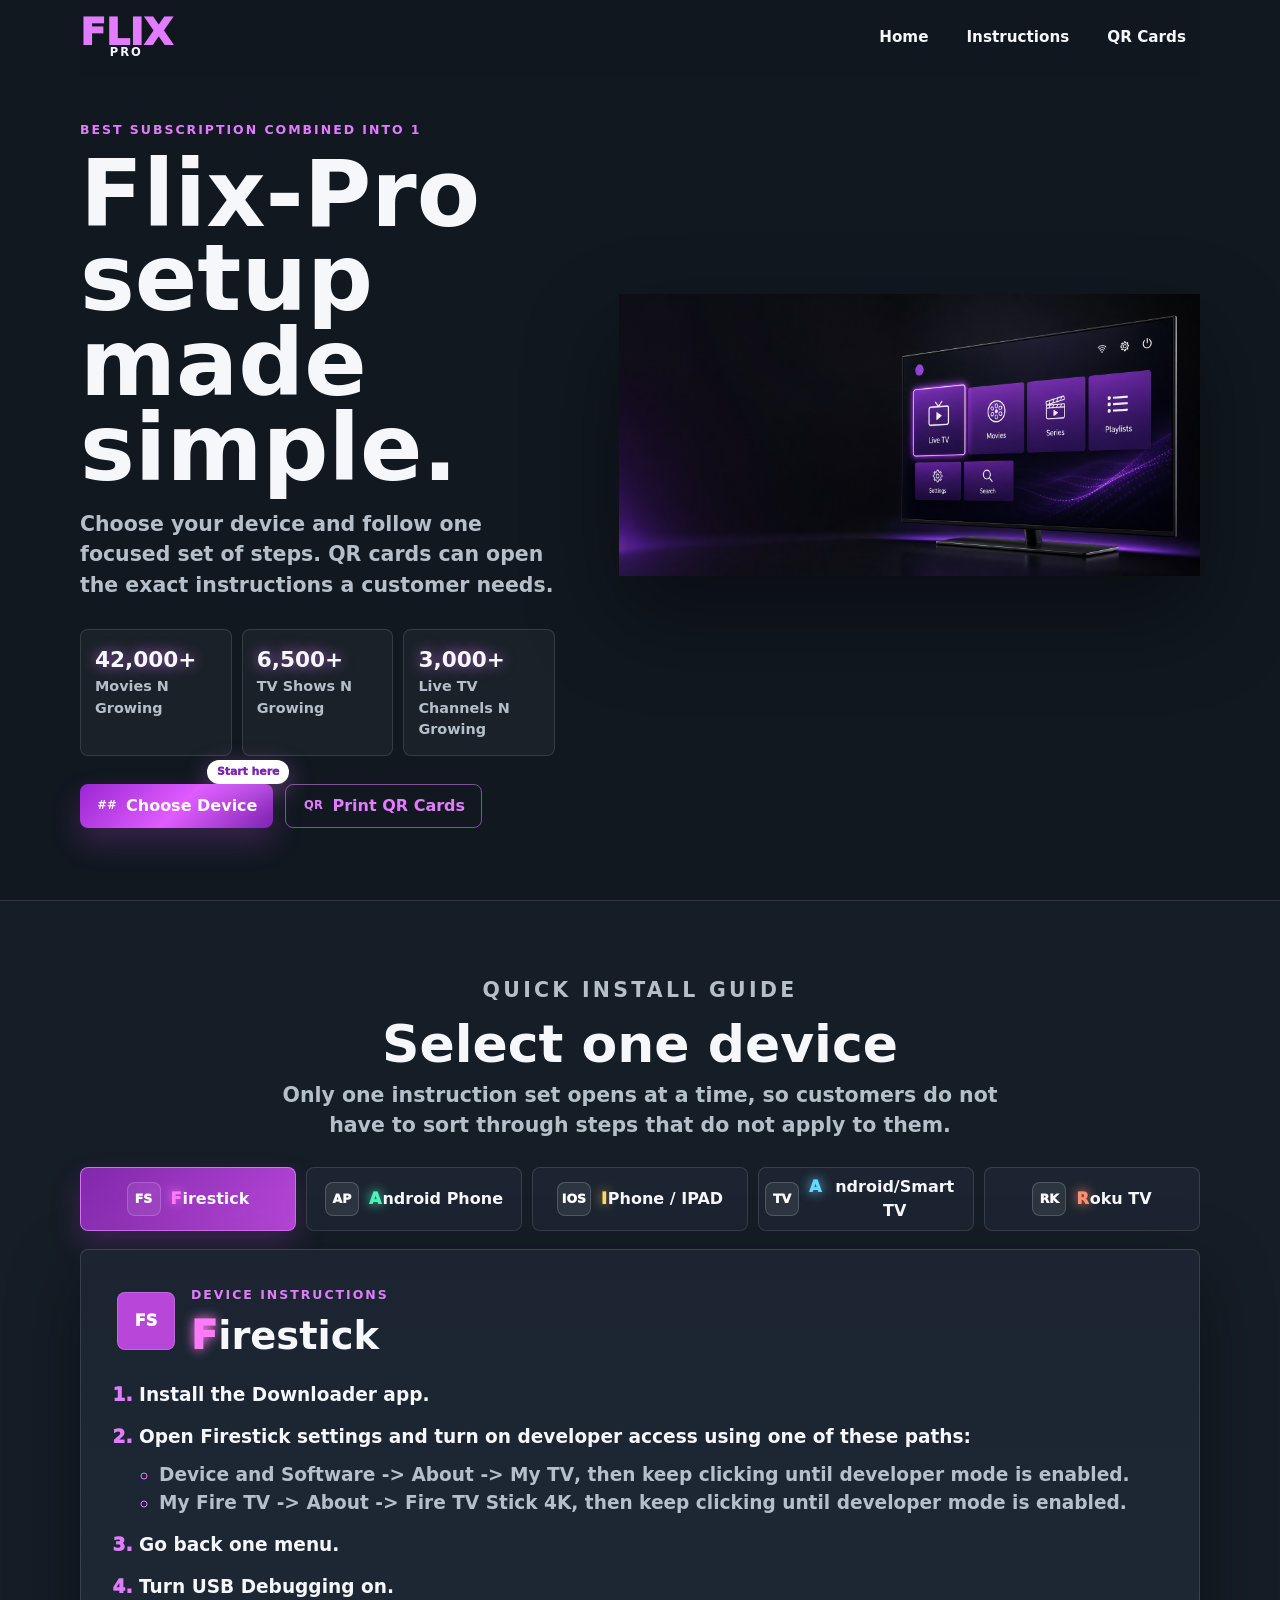
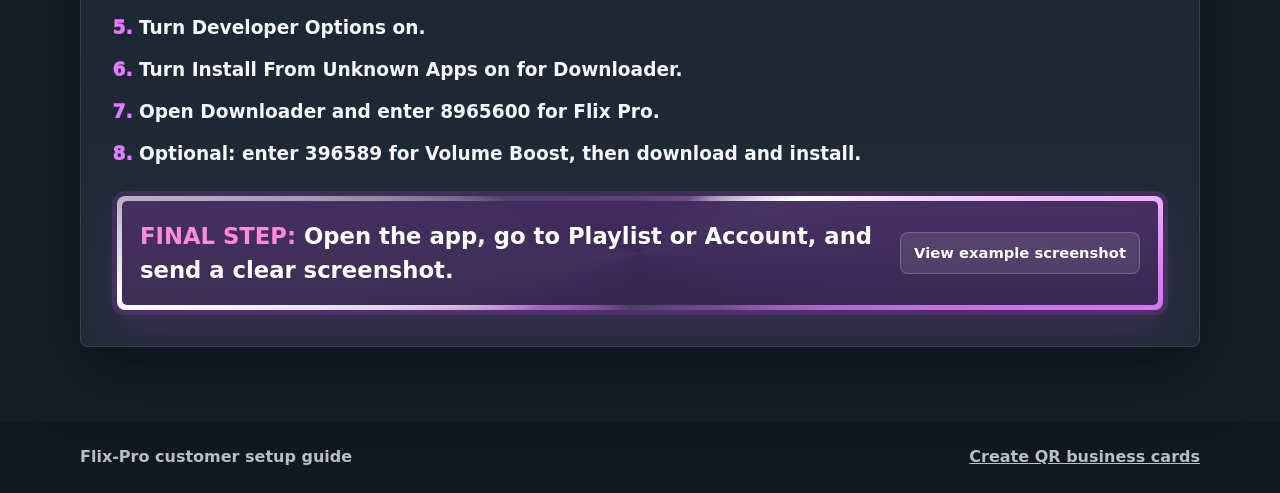
==== commit cb1574d9: "Update IOS and Android TV labels" ====
--- a/index.html
+++ b/index.html
@@ -4,8 +4,8 @@
     <meta charset="utf-8">
     <meta name="viewport" content="width=device-width, initial-scale=1">
     <title>Flix-Pro Setup Instructions</title>
-    <meta name="description" content="Quick setup instructions for Flix-Pro on Firestick, Android Phone, IOS, Android TV, and Roku TV.">
-    <link rel="stylesheet" href="styles.css?v=9">
+    <meta name="description" content="Quick setup instructions for Flix-Pro on Firestick, Android Phone, IOS, Android/Smart TV, and Roku TV.">
+    <link rel="stylesheet" href="styles.css?v=10">
   </head>
   <body>
     <header class="site-header">
@@ -66,11 +66,11 @@
           </button>
           <button class="device-tab" type="button" role="tab" aria-controls="panel-ios" data-device="ios">
             <span class="device-icon">IOS</span>
-            <span class="device-name"><span class="hot-letter hot-ios">I</span>Phone / iPad</span>
+            <span class="device-name"><span class="hot-letter hot-ios">I</span>Phone / IPAD</span>
           </button>
           <button class="device-tab" type="button" role="tab" aria-controls="panel-android-tv" data-device="android-tv">
             <span class="device-icon">TV</span>
-            <span class="device-name"><span class="hot-letter hot-tv">A</span>ndroid TV</span>
+            <span class="device-name"><span class="hot-letter hot-tv">A</span>ndroid/Smart TV</span>
           </button>
           <button class="device-tab" type="button" role="tab" aria-controls="panel-roku-tv" data-device="roku-tv">
             <span class="device-icon">RK</span>
@@ -141,7 +141,7 @@
               <span class="device-icon large">IOS</span>
               <div>
                 <p class="eyebrow">Device instructions</p>
-                <h3><span class="hot-letter hot-ios">I</span>Phone / iPad</h3>
+                <h3><span class="hot-letter hot-ios">I</span>Phone / IPAD</h3>
               </div>
             </div>
             <ol class="steps">
@@ -164,7 +164,7 @@
               <span class="device-icon large">TV</span>
               <div>
                 <p class="eyebrow">Device instructions</p>
-                <h3><span class="hot-letter hot-tv">A</span>ndroid TV</h3>
+                <h3><span class="hot-letter hot-tv">A</span>ndroid/Smart TV</h3>
               </div>
             </div>
             <ol class="steps">
@@ -244,6 +244,6 @@
       <a href="cards.html">Create QR business cards</a>
     </footer>
 
-    <script src="script.js?v=9"></script>
+    <script src="script.js?v=10"></script>
   </body>
 </html>
